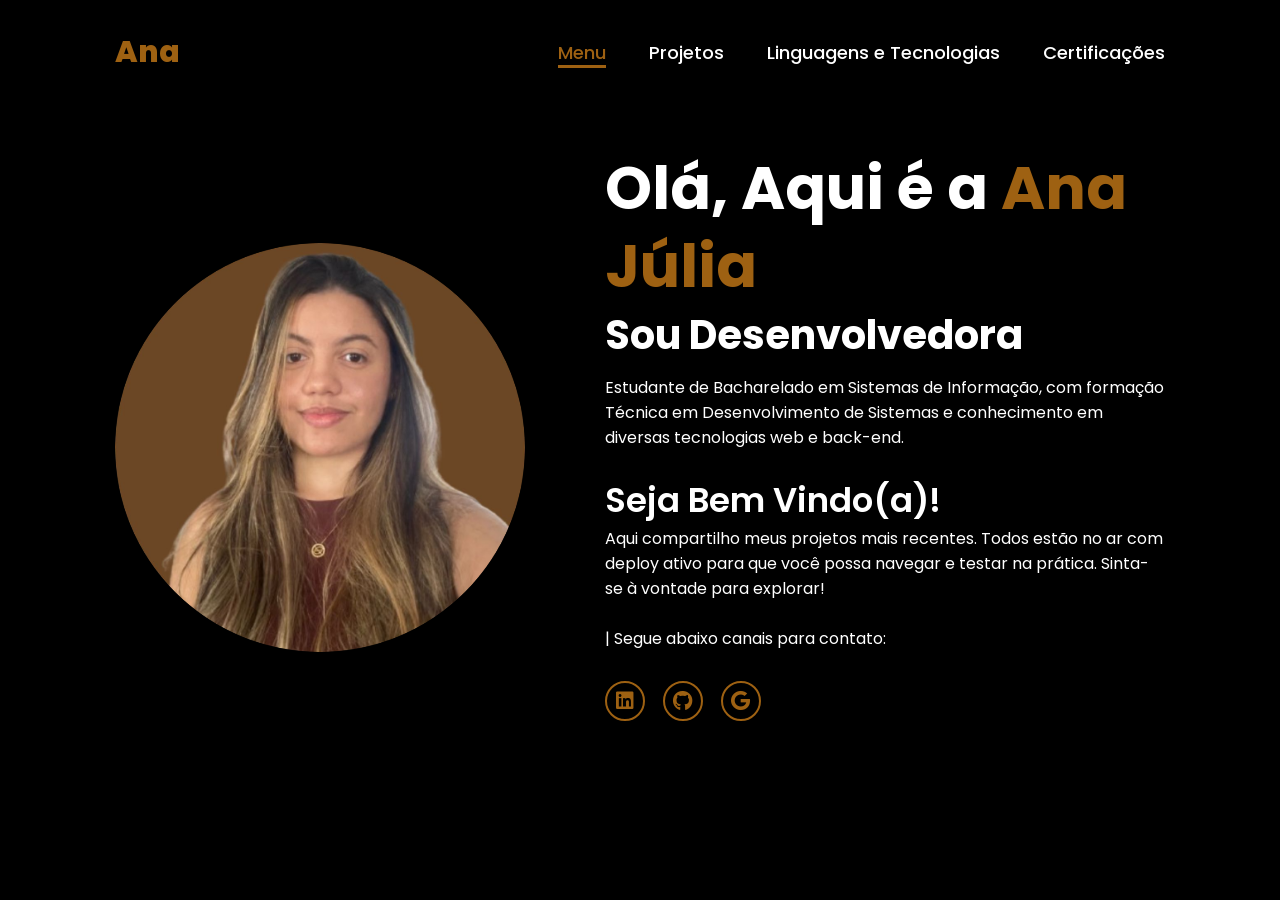
==== index.html @ 453b5376 "Adiciona arquivos do portfólio na raiz" ====
<!DOCTYPE html>
<html lang="en">
<head>
    <meta charset="UTF-8">
    <meta name="viewport" content="width=device-width, initial-scale=1.0">
     <link rel="stylesheet" href="https://cdnjs.cloudflare.com/ajax/libs/font-awesome/6.5.2/css/all.min.css">
    <link rel="stylesheet" href="style.css">
    <title>Portifólio</title>
</head>
<body>
    <header>
        <a href="#" class="logo">Ana</a>

        <nav>
            <a href="#" class="active">Menu</a>
            <a href="#">Projetos</a>
            <a href="#">Linguagens e Tecnologias</a>
            <a href="#">Certificações</a>
        </nav>
    </header>
    <section class="menu">
        <div class="menu-img">
            <img src="main.jpg" alt="">
        </div>
        <div class="menu-content">
            <h1>Olá, Aqui é a <span>Ana Júlia</span></h1>
            <h3 class="typing-text">Sou Desenvolvedora</h3>
            <p>Estudante de Bacharelado em Sistemas de Informação, com formação Técnica em Desenvolvimento de 
                Sistemas e conhecimento em diversas tecnologias web e back-end.<br><br></p>

                <h4 class="typing-text">Seja Bem Vindo(a)!</h4> 

                <p>Aqui compartilho meus projetos mais recentes. Todos estão no ar com deploy ativo para que 
                    você possa navegar e testar na prática. Sinta-se à vontade para explorar!<br><br>
                    | Segue abaixo canais para contato:</p>

            <div class="social-icons">
                <a href="#" id="linkedin-link" target="_blank" rel="noopener noreferrer"><i  class="fa-brands fa-linkedin"></i></a>
                <a href="#" id="github-link" target="_blank" rel="noopener noreferrer"><i class="fa-brands fa-github"></i></a>
                <a href="#" id="gmail-link" target="_blank" rel="noopener noreferrer"><i class="fa-brands fa-google"></i></a>

                <script>
                    document.addEventListener('DOMContentLoaded', function() {
                        
                        const linkedinURL = 'https://linkedin.com/in/ana-júlia-de-souza-franco';
                        const githubURL = 'https://github.com/anajuliafrancoo';
                        const gmailURL = 'mailto:anajuliasouzafrancoo@gmail.com';

                        const linkedinLink = document.getElementById('linkedin-link');
                        const githubLink = document.getElementById('github-link');
                        const gmailLink = document.getElementById('gmail-link');
                        
                        function redirecionar(url) {
                            window.open(url, '_blank'); 
                            }
                            
                            if (linkedinLink) {
                                linkedinLink.addEventListener('click', function(event) {
                                    event.preventDefault(); 
                                    redirecionar (linkedinURL);
                                });
                            }

                            if (githubLink) {
                                githubLink.addEventListener('click', function(event) {
                                    event.preventDefault(); 
                                    redirecionar(githubURL);
                                });
                            }

                            if (gmailLink) {
                                gmailLink.addEventListener('click', function(event) {
                                    event.preventDefault();
                                    redirecionar (gmailURL);
                                });
                            }
                        });

                        </script>
                        </div>
                    </div>
                </section>
            </body>
            </html>
---- style.css ----
@import url('https://fonts.googleapis.com/css2?family=Poppins:wght@100;200;300;400;500;600&display=swap');

*{
    margin: 0;
    padding: 0;
    box-sizing: border-box;
    text-decoration: none;
    border: none;
    outline: none;
    font-family: 'Poppins', sans-serif;
}

html{
    font-size: 62.5%;
}

body{
    width: 100%;
    height: 100vh;
    overflow-x: hidden;
    background-color: black;
    color: white;
}

header{
    margin-top: 20px;
    position: fixed;
    top: 0;
    left: 0;
    width: 100%;
    padding: 1rem 9%;
    background-color: transparent;
    filter: drop-shadow(10px);
    display: flex;
    justify-content: space-between;
    align-items: center;
    z-index: 100;
}

.logo{
    font-size: 3rem;
    color: #9e6112;
    font-weight: 800;
    cursor: pointer;
    transition: 0.5s ease;
}

.logo:hover{
    transform: scale(1.1);
}

nav a{
    font-size: 1.8rem;
    color: white;
    margin-left: 4rem;
    font-weight: 500;
    transition: 0.3s ease;
    border-bottom: 3px solid transparent;
}

nav a:hover,
nav a.active{
    color: #9e6112;
    border-bottom: 3px solid #9e6112;
}

@media(max-width:995px){
    nav{
        position: absolute;
        display: none;
        top: 0;
        right: 0;
        width: 40%;
        border-left: 3px solid #9e6112;
        border-bottom: 3px solid #9e6112;
        border-bottom-left-radius: 2rem;
        padding: 1rem solid;
        background-color: #161616;
        border-top: 0.1rem solid rgba(0,0,0,0.1);
    }

    nav.active{
        display: block;
    }

    nav a{
        display: block;
        font-size: 2rem;
        margin: 3rem 0;
    }

    nav a:hover,
    nav a.active{
        padding: 1rem;
        border-radius: 0.5rem;
        border-bottom: 0.5rem solid #9e6112;
    }
}

section{
    min-height: 100vh;
    padding: 5rem 9% 5rem;
}

.menu{
    display: flex;
    justify-content: center;
    align-items: center;
    gap: 8rem;
    background-color: black;
}

.menu .menu-content h1{
    font-size: 6rem;
    font-weight: 700;
    line-height: 1.3;
}

span{
    color: #9e6112;
}

.menu-content h3{
    font-size: 4rem;
    margin-bottom: 1rem;
    font-weight: 700;
}

.menu-content p{
    font-size: 1.6rem;
}

.menu-img{
    border-radius: 50%;
}

.menu-img img{
    position: relative;
    width: 32vw;
    border-radius: 50%;
    box-shadow: 0 0 25px solid #9e6112;
    cursor: pointer;
    transition: 0.2s linear;
}

.menu-img img:hover{
    font-size: 1.8rem;
    font-weight: 500;
}

.social-icons a{
    display: inline-flex;
    justify-content: center;
    align-items: center;
    width: 4rem;
    height: 4rem;
    background-color: transparent;
    border: 0.2rem solid #9e6112;
    font-size: 2rem;
    border-radius: 50%;
    margin: 3rem 1.5rem 3rem 0;
    transition: 0.3s ease;
    color: #9e6112;
}

.social-icons a:hover{
    color: black;
    transform: scale(1.3) translateY(-5px);
    background-color: #9e6112;
    box-shadow: 0  0 25px #9e6112;
}

.btn{
    display: inline-block;
    padding: 1rem 2.8rem;
    background-color: black;
    border-radius: 4rem;
    font-size: 1.6rem;
    color: #9e6112;
    letter-spacing: 0.3rem;
    font-weight: 600;
    border: 2px solid #9e6112;
    transition: 0.3s ease;
    cursor: pointer;
}

.btn:hover{
    transform: scale3d(1.03);
    background-color: #9e6112;
    color: black;
    box-shadow: 0 0 25px #9e6112;
}

.typing-text{
    font-size: 34px;
    font-weight: 600;
    min-width: 280px;
}

.typing-text span{
    position: relative;
}

.typing-text span::before{
    content: "software Developer";
    color: #9e6112;
    animation: words 20s infinite;
}

.typing-text span::after{
    content: "";
    background-color: black;
    position: absolute;
    width: calc(100% + 8px);
    height: 100%;
    border-left: 3px solid black;
    right: -8;
    animation: cursor 0.6s infinite;
}

@keyframes cursor{
    to{
        border-left: 3px solid #9e6112;
    }
}

@keyframes words{
    0%, 20%{
        content: "Web Developer";
    }
    21%, 40%{
        content: "Developer";
    }
    41%, 60%{
        content: "Web Designer";
    }
    61%, 80%{
        content: "Youtuber";
    }
    81%, 100%{
        content: "Script Writer";
    }
}

@media (max-width: 1000px){
    .menu{
        gap: 4rem;
    }
}

@media(max-width:995px){
    .menu{
        flex-direction: column;
        margin: 5rem 4rem;
    }

    .menu .menu-content h3{
        font-size: 2.5rem;
    }

    .menu-content h1{
        font-size: 5rem;
    }

    .menu-img img{
        width: 70vw;
        margin-top: 4rem;
    }
}
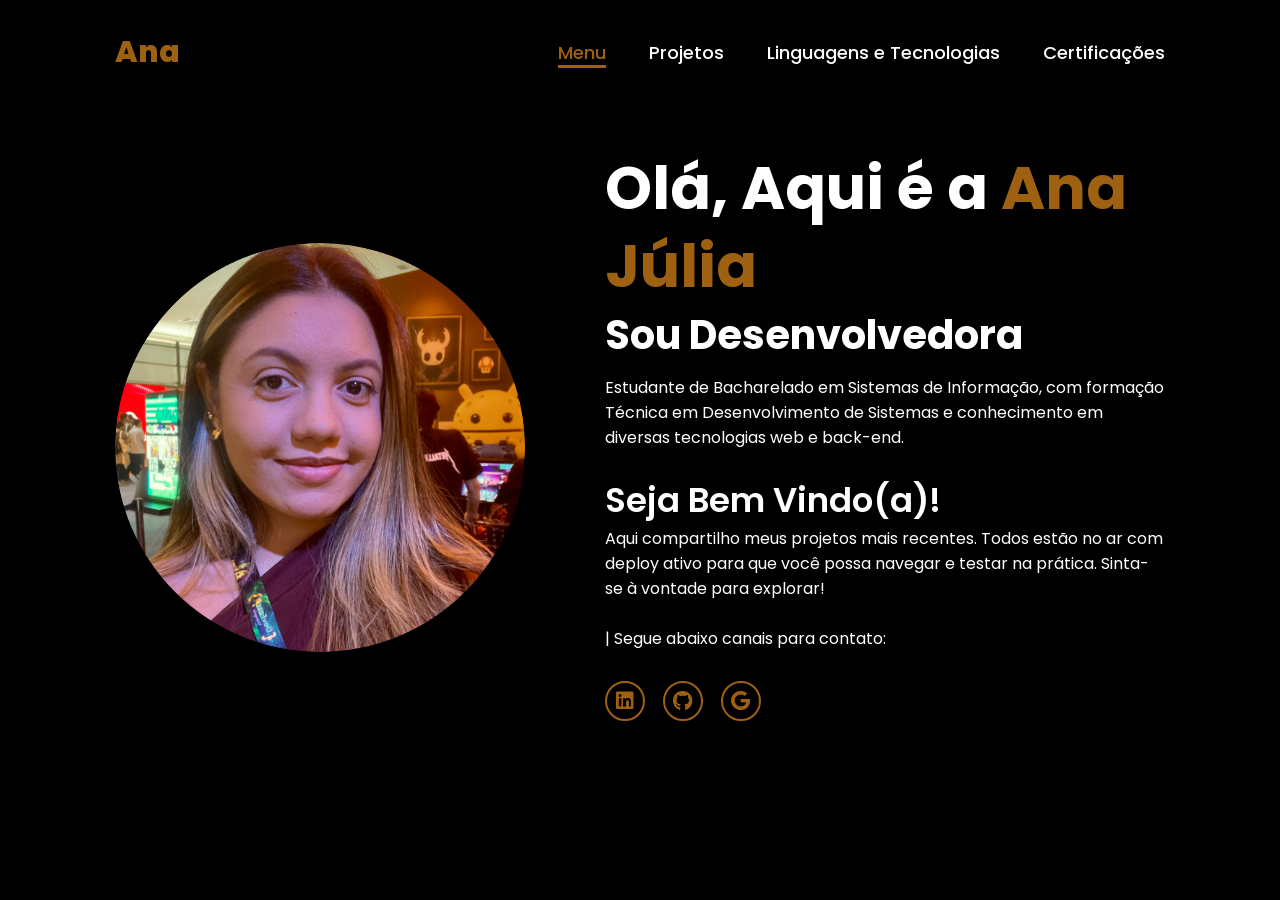
==== commit b30c2ce0: "Atualiza imagem main" ====
--- a/index.html
+++ b/index.html
@@ -3,8 +3,9 @@
 <head>
     <meta charset="UTF-8">
     <meta name="viewport" content="width=device-width, initial-scale=1.0">
-     <link rel="stylesheet" href="https://cdnjs.cloudflare.com/ajax/libs/font-awesome/6.5.2/css/all.min.css">
+    <link rel="stylesheet" href="https://cdnjs.cloudflare.com/ajax/libs/font-awesome/6.5.2/css/all.min.css">
     <link rel="stylesheet" href="style.css">
+    <link rel="icon" type="image/png" href="logo.png">
     <title>Portifólio</title>
 </head>
 <body>
@@ -12,15 +13,15 @@
         <a href="#" class="logo">Ana</a>
 
         <nav>
-            <a href="#" class="active">Menu</a>
-            <a href="#">Projetos</a>
-            <a href="#">Linguagens e Tecnologias</a>
-            <a href="#">Certificações</a>
+            <a href="index.html" class="active">Menu</a>
+            <a href="projetos.html">Projetos</a>
+            <a href="linguagens_Tecnologias.html">Linguagens e Tecnologias</a>
+            <a href="certificacao.html">Certificações</a>
         </nav>
     </header>
     <section class="menu">
         <div class="menu-img">
-            <img src="main.jpg" alt="">
+            <img src="main.jpeg" alt="">
         </div>
         <div class="menu-content">
             <h1>Olá, Aqui é a <span>Ana Júlia</span></h1>
